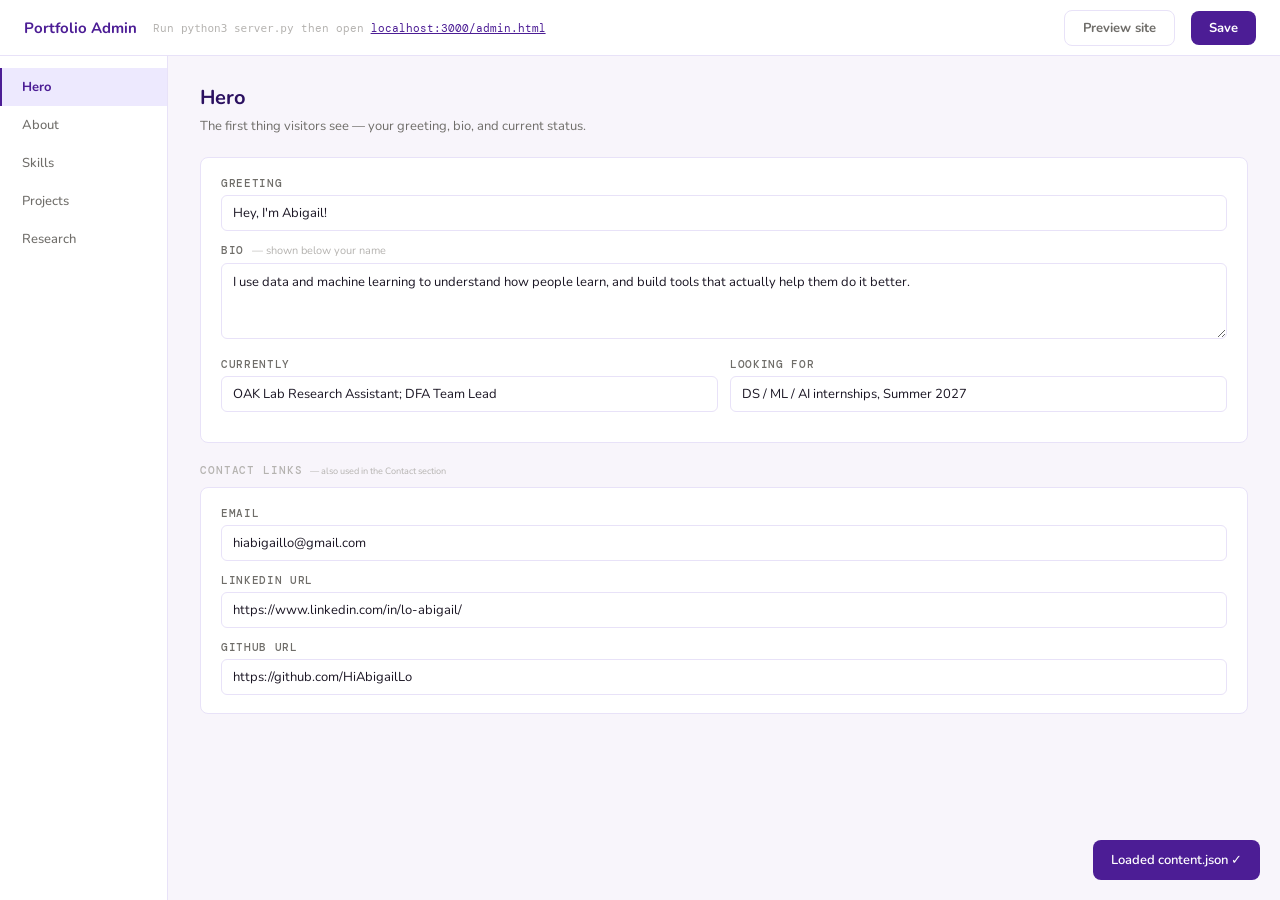
==== admin.html @ 66c7aa9c "Content Management System + Research Section" ====
<!DOCTYPE html>
<html lang="en">
<head>
  <meta charset="UTF-8" />
  <meta name="viewport" content="width=device-width, initial-scale=1.0" />
  <title>Portfolio Admin</title>
  <link rel="preconnect" href="https://fonts.googleapis.com" />
  <link rel="preconnect" href="https://fonts.gstatic.com" crossorigin />
  <link href="https://fonts.googleapis.com/css2?family=Nunito:wght@400;500;600;700&family=DM+Mono:wght@400;500&display=swap" rel="stylesheet" />
  <style>
    /* ── Reset & base ── */
    *, *::before, *::after { box-sizing: border-box; margin: 0; padding: 0; }

    :root {
      --purple:      #4C1D95;
      --purple-dim:  #EDE9FE;
      --border:      #E8E2F8;
      --bg:          #FFFFFF;
      --bg-alt:      #F8F5FB;
      --text:        #1A1523;
      --text-muted:  #6F6D69;
      --text-light:  #B5B3B0;
      --red:         #dc2626;
      --red-dim:     #fef2f2;
      --red-border:  #fecaca;
      --radius:      8px;
      --sans:        'Nunito', system-ui, sans-serif;
      --mono:        'DM Mono', monospace;
    }

    body {
      font-family: var(--sans);
      background: var(--bg-alt);
      color: var(--text);
      height: 100vh;
      display: flex;
      flex-direction: column;
      overflow: hidden;
    }

    /* ── Fixed top header ── */
    .header {
      display: flex;
      align-items: center;
      justify-content: space-between;
      padding: 0 24px;
      height: 56px;
      background: var(--bg);
      border-bottom: 1px solid var(--border);
      flex-shrink: 0;
      gap: 16px;
    }

    .header__logo {
      font-weight: 700;
      font-size: 15px;
      color: var(--purple);
      white-space: nowrap;
    }

    /* instructions shown in the header */
    .header__tip {
      font-family: var(--mono);
      font-size: 11px;
      color: var(--text-light);
      flex: 1;
    }

    .header__tip a { color: var(--purple); text-decoration: underline; }

    .header__preview {
      padding: 8px 18px;
      border-radius: var(--radius);
      border: 1.5px solid var(--border);
      font-family: var(--sans);
      font-weight: 700;
      font-size: 13px;
      color: var(--text-muted);
      white-space: nowrap;
      text-decoration: none;
      transition: all 0.15s;
    }
    .header__preview:hover { border-color: var(--purple); color: var(--purple); }

    .header__save {
      background: var(--purple);
      color: white;
      border: none;
      padding: 8px 18px;
      border-radius: var(--radius);
      font-family: var(--sans);
      font-weight: 700;
      font-size: 13px;
      cursor: pointer;
      white-space: nowrap;
      transition: opacity 0.15s;
    }
    .header__save:hover { opacity: 0.88; }

    /* ── Two-column layout ── */
    .layout {
      display: flex;
      flex: 1;
      overflow: hidden;
    }

    /* ── Left sidebar tabs ── */
    .sidebar {
      width: 168px;
      background: var(--bg);
      border-right: 1px solid var(--border);
      padding: 12px 0;
      flex-shrink: 0;
      overflow-y: auto;
    }

    .sidebar-tab {
      display: block;
      width: 100%;
      padding: 10px 20px;
      text-align: left;
      background: none;
      border: none;
      border-left: 2px solid transparent;
      font-family: var(--sans);
      font-size: 13px;
      font-weight: 500;
      color: var(--text-muted);
      cursor: pointer;
      transition: all 0.12s;
    }
    .sidebar-tab:hover { color: var(--text); background: var(--bg-alt); }
    .sidebar-tab.active {
      color: var(--purple);
      border-left-color: var(--purple);
      background: var(--purple-dim);
      font-weight: 700;
    }

    /* ── Main content area ── */
    .content {
      flex: 1;
      overflow-y: auto;
      padding: 28px 32px 48px;
    }

    /* ── Panels ── */
    .panel { display: none; }
    .panel.active { display: block; }

    .panel__title {
      font-size: 20px;
      font-weight: 700;
      color: #2B1060;
      margin-bottom: 6px;
    }

    .panel__desc {
      font-size: 13px;
      color: var(--text-muted);
      margin-bottom: 20px;
      line-height: 1.5;
    }

    /* label used between groups of cards */
    .group-label {
      font-family: var(--mono);
      font-size: 11px;
      font-weight: 500;
      color: var(--text-light);
      text-transform: uppercase;
      letter-spacing: 0.08em;
      margin: 20px 0 10px;
    }
    .group-label:first-of-type { margin-top: 0; }

    /* ── Cards ── */
    .card {
      background: var(--bg);
      border: 1px solid var(--border);
      border-radius: var(--radius);
      padding: 18px 20px;
      margin-bottom: 12px;
    }

    .card__header {
      display: flex;
      align-items: center;
      justify-content: space-between;
      margin-bottom: 14px;
    }

    .card__title {
      font-size: 13px;
      font-weight: 700;
      color: var(--text);
    }

    .card__actions { display: flex; gap: 6px; }

    /* ── Form fields ── */
    .field { margin-bottom: 12px; }
    .field:last-child { margin-bottom: 0; }

    .field label {
      display: block;
      font-family: var(--mono);
      font-size: 11px;
      font-weight: 500;
      color: var(--text-muted);
      text-transform: uppercase;
      letter-spacing: 0.06em;
      margin-bottom: 5px;
    }

    .field label small {
      font-family: var(--sans);
      font-size: 11px;
      color: var(--text-light);
      text-transform: none;
      letter-spacing: 0;
      font-weight: 400;
    }

    .field input,
    .field textarea {
      width: 100%;
      padding: 8px 11px;
      border: 1.5px solid var(--border);
      border-radius: 6px;
      font-family: var(--sans);
      font-size: 13px;
      color: var(--text);
      background: var(--bg);
      outline: none;
      transition: border-color 0.15s;
    }
    .field input:focus,
    .field textarea:focus { border-color: var(--purple); }

    .field textarea {
      min-height: 76px;
      resize: vertical;
      line-height: 1.55;
    }

    /* two fields side by side */
    .field-row {
      display: grid;
      grid-template-columns: 1fr 1fr;
      gap: 12px;
      margin-bottom: 12px;
    }
    .field-row .field { margin-bottom: 0; }

    /* ── Small buttons ── */
    .btn-xs {
      padding: 4px 10px;
      border-radius: 4px;
      border: 1.5px solid var(--border);
      background: var(--bg);
      font-size: 11px;
      font-family: var(--sans);
      font-weight: 700;
      cursor: pointer;
      color: var(--text-muted);
      transition: all 0.12s;
    }
    .btn-xs:hover { border-color: var(--purple); color: var(--purple); }
    .btn-xs.danger { color: var(--red); border-color: var(--red-border); }
    .btn-xs.danger:hover { background: var(--red-dim); border-color: var(--red); }

    /* dashed add button */
    .btn-add {
      display: inline-flex;
      align-items: center;
      gap: 6px;
      padding: 8px 14px;
      border-radius: var(--radius);
      border: 1.5px dashed var(--border);
      background: transparent;
      font-size: 12px;
      font-family: var(--sans);
      font-weight: 700;
      cursor: pointer;
      color: var(--text-muted);
      transition: all 0.12s;
      margin-top: 4px;
    }
    .btn-add:hover {
      border-color: var(--purple);
      color: var(--purple);
      background: var(--purple-dim);
    }

    /* ── Skill item rows ── */
    .skill-items { margin-bottom: 8px; }

    .skill-item-row {
      display: flex;
      align-items: center;
      gap: 6px;
      margin-bottom: 6px;
    }
    .skill-item-row input[name="item-text"] { flex: 1; }
    .skill-item-row input[name="item-sub"]  { flex: 1.5; }

    /* ── Toast notification ── */
    .toast {
      position: fixed;
      bottom: 20px;
      right: 20px;
      background: var(--purple);
      color: white;
      padding: 11px 18px;
      border-radius: var(--radius);
      font-size: 13px;
      font-weight: 600;
      opacity: 0;
      transform: translateY(6px);
      transition: all 0.2s;
      pointer-events: none;
      z-index: 999;
      max-width: 340px;
      line-height: 1.4;
    }
    .toast.show { opacity: 1; transform: translateY(0); }

    /* ── Tag chip input ── */
    .tag-input {
      display: flex;
      flex-wrap: wrap;
      align-items: center;
      gap: 4px;
      padding: 5px 8px;
      border: 1.5px solid var(--border);
      border-radius: 6px;
      cursor: text;
      min-height: 38px;
      background: var(--bg);
      transition: border-color 0.15s;
    }
    .tag-input:focus-within { border-color: var(--purple); }

    .tag-chip {
      display: inline-flex;
      align-items: center;
      gap: 4px;
      background: var(--purple-dim);
      color: var(--purple);
      font-family: var(--mono);
      font-size: 11px;
      text-transform: uppercase;
      letter-spacing: 0.06em;
      padding: 3px 7px;
      border-radius: 4px;
    }
    .tag-chip__remove {
      background: none;
      border: none;
      cursor: pointer;
      color: var(--purple);
      font-size: 14px;
      line-height: 1;
      padding: 0;
      opacity: 0.5;
      transition: opacity 0.1s;
    }
    .tag-chip__remove:hover { opacity: 1; }

    .tag-input__field {
      border: none;
      outline: none;
      font-family: var(--sans);
      font-size: 13px;
      color: var(--text);
      background: transparent;
      min-width: 90px;
      flex: 1;
      padding: 2px 4px;
    }
    .tag-input__field::placeholder { color: var(--text-light); }
  </style>
</head>
<body>

  <!-- Fixed header with save button -->
  <header class="header">
    <div class="header__logo">Portfolio Admin</div>
    <div class="header__tip">
      Run <code>python3 server.py</code> then open
      <a href="http://localhost:3000/admin.html" target="_blank">localhost:3000/admin.html</a>
    </div>
    <a href="http://localhost:3000" target="_blank" class="header__preview">Preview site</a>
    <button class="header__save" id="save-btn">Save</button>
  </header>

  <div class="layout">

    <!-- Section tabs -->
    <nav class="sidebar">
      <button class="sidebar-tab active" data-panel="hero">Hero</button>
      <button class="sidebar-tab" data-panel="about">About</button>
      <button class="sidebar-tab" data-panel="skills">Skills</button>
      <button class="sidebar-tab" data-panel="projects">Projects</button>
      <button class="sidebar-tab" data-panel="research">Research</button>
    </nav>

    <main class="content">

      <!-- ── HERO PANEL ──────────────────────────────────────── -->
      <div id="panel-hero" class="panel active">
        <h2 class="panel__title">Hero</h2>
        <p class="panel__desc">The first thing visitors see — your greeting, bio, and current status.</p>

        <div class="card">
          <div class="field">
            <label>Greeting</label>
            <input type="text" id="h-greeting" placeholder="Hey, I'm Abigail!" />
          </div>
          <div class="field">
            <label>Bio <small>— shown below your name</small></label>
            <textarea id="h-bio"></textarea>
          </div>
          <div class="field-row">
            <div class="field">
              <label>Currently</label>
              <input type="text" id="h-currently" placeholder="Research Assistant, OAK Lab" />
            </div>
            <div class="field">
              <label>Looking for</label>
              <input type="text" id="h-lookingFor" placeholder="DS / ML / AI internships, Summer 2027" />
            </div>
          </div>
        </div>

        <div class="group-label">Contact Links <small style="font-family:var(--sans);text-transform:none;font-weight:400;letter-spacing:0"> — also used in the Contact section</small></div>
        <div class="card">
          <div class="field">
            <label>Email</label>
            <input type="email" id="h-email" placeholder="hiabigaillo@gmail.com" />
          </div>
          <div class="field">
            <label>LinkedIn URL</label>
            <input type="url" id="h-linkedin" placeholder="https://www.linkedin.com/in/lo-abigail/" />
          </div>
          <div class="field">
            <label>GitHub URL</label>
            <input type="url" id="h-github" placeholder="https://github.com/HiAbigailLo" />
          </div>
        </div>
      </div>

      <!-- ── ABOUT PANEL ─────────────────────────────────────── -->
      <div id="panel-about" class="panel">
        <h2 class="panel__title">About</h2>
        <p class="panel__desc">Two-column split: professional background on the left, beyond the keyboard on the right.</p>

        <div class="group-label">Professional Paragraphs</div>
        <div id="about-paras"></div>
        <button class="btn-add" onclick="addParagraph()">+ Add Paragraph</button>

        <div class="group-label" style="margin-top:20px">Beyond the Keyboard</div>
        <div class="card">
          <div class="field">
            <textarea id="a-beyond" placeholder="Outside of work, I..."></textarea>
          </div>
        </div>
      </div>

      <!-- ── SKILLS PANEL ────────────────────────────────────── -->
      <div id="panel-skills" class="panel">
        <h2 class="panel__title">Skills</h2>
        <p class="panel__desc">Three columns by default. The sub-text field (second column) is optional — use it for library names under a language.</p>

        <div id="skills-groups"></div>
        <button class="btn-add" onclick="addSkillGroup()">+ Add Skill Group</button>
      </div>

      <!-- ── PROJECTS PANEL ──────────────────────────────────── -->
      <div id="panel-projects" class="panel">
        <h2 class="panel__title">Projects</h2>
        <p class="panel__desc">
          To add an image: place the file in your website folder, then type the filename below (e.g. <code style="font-family:var(--mono);font-size:12px">website.png</code>).
          Leave blank to show a purple placeholder. Use ↑ ↓ to reorder cards.
        </p>

        <div id="projects-list"></div>
        <button class="btn-add" onclick="addProject()">+ Add Project</button>
      </div>

      <!-- ── RESEARCH PANEL ──────────────────────────────────── -->
      <div id="panel-research" class="panel">
        <h2 class="panel__title">Research</h2>
        <p class="panel__desc">Each entry gets its own poster + details block on the site. Add a new entry for each paper or poster.</p>

        <div id="research-list-admin"></div>
        <button class="btn-add" onclick="addResearch()">+ Add Research Entry</button>
      </div>

    </main>
  </div>

  <!-- Toast notification -->
  <div id="toast" class="toast"></div>

  <script>
    // ── Tab switching ─────────────────────────────────────────────────────────
    document.querySelectorAll('.sidebar-tab').forEach(btn => {
      btn.addEventListener('click', () => {
        document.querySelectorAll('.sidebar-tab').forEach(b => b.classList.remove('active'));
        document.querySelectorAll('.panel').forEach(p => p.classList.remove('active'));
        btn.classList.add('active');
        document.getElementById('panel-' + btn.dataset.panel).classList.add('active');
      });
    });

    // ── Load content.json on page load ────────────────────────────────────────
    async function loadContent() {
      try {
        const res = await fetch('content.json');
        if (!res.ok) throw new Error(res.status);
        const data = await res.json();
        populateHero(data.hero);
        populateAbout(data.about);
        populateSkills(data.skills);
        populateProjects(data.projects);
        populateResearch(data.research);
        showToast('Loaded content.json ✓');
      } catch (e) {
        showToast('Could not load content.json — make sure you\'re running python3 -m http.server 3000');
      }
    }


    // ── Hero ──────────────────────────────────────────────────────────────────
    function populateHero(h) {
      setVal('h-greeting', h.greeting);
      setVal('h-bio', h.bio);
      setVal('h-currently', h.currently);
      setVal('h-lookingFor', h.lookingFor);
      setVal('h-email', h.email);
      setVal('h-linkedin', h.linkedin);
      setVal('h-github', h.github);
    }

    // ── About ─────────────────────────────────────────────────────────────────
    function populateAbout(a) {
      const container = document.getElementById('about-paras');
      container.innerHTML = '';
      (a.professional || []).forEach((text, i) => {
        container.appendChild(makeParagraphEl(text, i));
      });
      setVal('a-beyond', a.beyond);
    }

    function makeParagraphEl(text, index) {
      const div = document.createElement('div');
      div.className = 'card para-card';
      div.innerHTML = `
        <div class="card__header">
          <span class="card__title">Paragraph ${index + 1}</span>
          <div class="card__actions">
            <button class="btn-xs danger" onclick="this.closest('.para-card').remove(); reindexParagraphs()">Delete</button>
          </div>
        </div>
        <div class="field">
          <textarea name="para" style="min-height:88px">${esc(text)}</textarea>
        </div>
      `;
      return div;
    }

    function addParagraph() {
      const container = document.getElementById('about-paras');
      container.appendChild(makeParagraphEl('', container.children.length));
    }

    function reindexParagraphs() {
      document.querySelectorAll('.para-card .card__title').forEach((el, i) => {
        el.textContent = `Paragraph ${i + 1}`;
      });
    }


    // ── Skills ────────────────────────────────────────────────────────────────
    function populateSkills(skills) {
      const container = document.getElementById('skills-groups');
      container.innerHTML = '';
      (skills || []).forEach((group, i) => {
        container.appendChild(makeSkillGroupEl(group));
      });
    }

    function makeSkillGroupEl(group) {
      const div = document.createElement('div');
      div.className = 'card skill-group';
      div.innerHTML = `
        <div class="card__header">
          <span class="card__title">Skill Group</span>
          <div class="card__actions">
            <button class="btn-xs danger" onclick="this.closest('.skill-group').remove()">Delete Group</button>
          </div>
        </div>
        <div class="field">
          <label>Group Name</label>
          <input type="text" name="group-name" value="${esc(group.name)}" />
        </div>
        <div class="field">
          <label>Items <small>— sub-text is optional (e.g. library names under Python)</small></label>
          <div class="skill-items">
            ${(group.items || []).map(item => makeSkillItemHTML(item)).join('')}
          </div>
          <button class="btn-add" onclick="addSkillItem(this)" style="margin-top:6px">+ Add Item</button>
        </div>
      `;
      return div;
    }

    function makeSkillItemHTML(item) {
      return `
        <div class="skill-item-row">
          <input type="text" name="item-text" placeholder="Skill name" value="${esc(item.text || '')}" />
          <input type="text" name="item-sub"  placeholder="Sub-text (optional)" value="${esc(item.sub || '')}" />
          <button class="btn-xs danger" onclick="this.closest('.skill-item-row').remove()">×</button>
        </div>
      `;
    }

    function addSkillItem(btn) {
      // btn is inside .field, sibling to .skill-items
      const container = btn.previousElementSibling;
      const wrap = document.createElement('div');
      wrap.innerHTML = makeSkillItemHTML({ text: '', sub: '' });
      container.appendChild(wrap.firstElementChild);
    }

    function addSkillGroup() {
      const container = document.getElementById('skills-groups');
      container.appendChild(makeSkillGroupEl({ name: 'New Group', items: [] }));
    }


    // ── Projects ──────────────────────────────────────────────────────────────
    function populateProjects(projects) {
      const container = document.getElementById('projects-list');
      container.innerHTML = '';
      (projects || []).forEach((p, i) => {
        container.appendChild(makeProjectEl(p, i));
      });
    }

    function makeProjectEl(p, index) {
      const div = document.createElement('div');
      div.className = 'card proj-card';
      div.innerHTML = `
        <div class="card__header">
          <span class="card__title">Project ${index + 1}</span>
          <div class="card__actions">
            <button class="btn-xs" title="Move up"   onclick="moveUp(this.closest('.proj-card'))">↑</button>
            <button class="btn-xs" title="Move down" onclick="moveDown(this.closest('.proj-card'))">↓</button>
            <button class="btn-xs danger" onclick="this.closest('.proj-card').remove(); reindexProjects()">Delete</button>
          </div>
        </div>
        <div class="field-row">
          <div class="field">
            <label>Title</label>
            <input type="text" name="title" value="${esc(p.title)}" />
          </div>
          <div class="field">
            <label>Tags <small>— press Enter or comma to add, Backspace to remove last</small></label>
            <div class="tag-input" onclick="this.querySelector('.tag-input__field').focus()">
              ${(p.tags || (p.tag ? [p.tag] : [])).map(t => `
                <span class="tag-chip" data-tag="${esc(t)}">${esc(t)}
                  <button type="button" class="tag-chip__remove" onclick="this.closest('.tag-chip').remove()">×</button>
                </span>`).join('')}
              <input class="tag-input__field" placeholder="Add tag..."
                onkeydown="handleTagKey(event, this)" />
            </div>
          </div>
        </div>
        <div class="field">
          <label>Description</label>
          <textarea name="desc">${esc(p.desc)}</textarea>
        </div>
        <div class="field-row">
          <div class="field">
            <label>Link URL</label>
            <input type="url" name="link" value="${esc(p.link)}" />
          </div>
          <div class="field">
            <label>Button Label</label>
            <input type="text" name="linkLabel" value="${esc(p.linkLabel)}" placeholder="View project →" />
          </div>
        </div>
        <div class="field">
          <label>Image filename <small>— e.g. website.png · leave blank for purple placeholder</small></label>
          <input type="text" name="image" value="${esc(p.image || '')}" placeholder="filename.png" />
        </div>
      `;
      return div;
    }

    function addProject() {
      const container = document.getElementById('projects-list');
      const idx = container.children.length;
      container.appendChild(makeProjectEl(
        { title: '', tags: [], desc: '', link: '', linkLabel: 'View project →', image: null },
        idx
      ));
    }

    function reindexProjects() {
      document.querySelectorAll('.proj-card .card__title').forEach((el, i) => {
        el.textContent = `Project ${i + 1}`;
      });
    }

    // move a card up or down in its parent
    // ── Tag chip input ────────────────────────────────────────────────────────
    function handleTagKey(e, input) {
      if (e.key === 'Enter' || e.key === ',') {
        e.preventDefault();
        const val = input.value.replace(/,/g, '').trim();
        if (val) {
          const chip = document.createElement('span');
          chip.className = 'tag-chip';
          chip.dataset.tag = val;
          chip.innerHTML = `${esc(val)}<button type="button" class="tag-chip__remove" onclick="this.closest('.tag-chip').remove()">×</button>`;
          input.parentNode.insertBefore(chip, input);
        }
        input.value = '';
      } else if (e.key === 'Backspace' && !input.value) {
        // remove the last chip when backspacing on empty input
        const prev = input.previousElementSibling;
        if (prev && prev.classList.contains('tag-chip')) prev.remove();
      }
    }

    function moveUp(el) {
      const prev = el.previousElementSibling;
      if (prev) el.parentNode.insertBefore(el, prev);
      reindexProjects();
    }
    function moveDown(el) {
      const next = el.nextElementSibling;
      if (next) el.parentNode.insertBefore(next, el);
      reindexProjects();
    }


    // ── Research ──────────────────────────────────────────────────────────────
    function populateResearch(research) {
      const container = document.getElementById('research-list-admin');
      container.innerHTML = '';
      (research || []).forEach((r, i) => {
        container.appendChild(makeResearchEl(r, i));
      });
    }

    function makeResearchEl(r, index) {
      const div = document.createElement('div');
      div.className = 'card research-entry';
      div.innerHTML = `
        <div class="card__header">
          <span class="card__title">Research Entry ${index + 1}</span>
          <div class="card__actions">
            <button class="btn-xs danger" onclick="this.closest('.research-entry').remove(); reindexResearch()">Delete</button>
          </div>
        </div>
        <div class="field-row">
          <div class="field">
            <label>Conference Badge <small>e.g. PNOMIX 2025</small></label>
            <input type="text" name="badge" value="${esc(r.badge)}" />
          </div>
          <div class="field">
            <label>Poster Link URL</label>
            <input type="url" name="posterLink" value="${esc(r.posterLink)}" placeholder="https://..." />
          </div>
        </div>
        <div class="field">
          <label>Title</label>
          <input type="text" name="title" value="${esc(r.title)}" />
        </div>
        <div class="field">
          <label>Authors <small>— shown in italics below the badge</small></label>
          <input type="text" name="authors" value="${esc(r.authors || '')}" placeholder="Abigail Lo, Firstname Lastname, ..." />
        </div>
        <div class="field">
          <label>Abstract / Description</label>
          <textarea name="desc">${esc(r.desc)}</textarea>
        </div>
        <div class="field">
          <label>Poster image filename <small>— leave blank for placeholder</small></label>
          <input type="text" name="posterImage" value="${esc(r.posterImage || '')}" placeholder="poster.png" />
        </div>
      `;
      return div;
    }

    function addResearch() {
      const container = document.getElementById('research-list-admin');
      container.appendChild(makeResearchEl(
        { badge: '', title: '', desc: '', posterLink: '#', posterImage: null },
        container.children.length
      ));
    }

    function reindexResearch() {
      document.querySelectorAll('.research-entry .card__title').forEach((el, i) => {
        el.textContent = `Research Entry ${i + 1}`;
      });
    }


    // ── Build and save ────────────────────────────────────────────────────────
    // reads all form values and assembles the content.json object

    function buildContent() {
      return {
        hero: {
          greeting:   getVal('h-greeting'),
          bio:        getVal('h-bio'),
          currently:  getVal('h-currently'),
          lookingFor: getVal('h-lookingFor'),
          email:      getVal('h-email'),
          linkedin:   getVal('h-linkedin'),
          github:     getVal('h-github')
        },
        about: {
          // each .para-card has one <textarea name="para">
          professional: [...document.querySelectorAll('.para-card textarea[name="para"]')]
            .map(el => el.value.trim())
            .filter(Boolean),
          beyond: getVal('a-beyond')
        },
        skills: [...document.querySelectorAll('.skill-group')].map(g => ({
          name: g.querySelector('[name="group-name"]').value,
          items: [...g.querySelectorAll('.skill-item-row')].map(row => {
            const text = row.querySelector('[name="item-text"]').value.trim();
            const sub  = row.querySelector('[name="item-sub"]').value.trim();
            if (!text) return null;
            return sub ? { text, sub } : { text };
          }).filter(Boolean)
        })),
        projects: [...document.querySelectorAll('.proj-card')].map(c => ({
          title:     c.querySelector('[name="title"]').value,
          tags:      [...c.querySelectorAll('.tag-chip')].map(chip => chip.dataset.tag),
          desc:      c.querySelector('[name="desc"]').value,
          link:      c.querySelector('[name="link"]').value,
          linkLabel: c.querySelector('[name="linkLabel"]').value,
          image:     c.querySelector('[name="image"]').value.trim() || null
        })),
        research: [...document.querySelectorAll('.research-entry')].map(e => ({
          badge:       e.querySelector('[name="badge"]').value,
          title:       e.querySelector('[name="title"]').value,
          authors:     e.querySelector('[name="authors"]').value,
          desc:        e.querySelector('[name="desc"]').value,
          posterLink:  e.querySelector('[name="posterLink"]').value,
          posterImage: e.querySelector('[name="posterImage"]').value.trim() || null
        }))
      };
    }

    async function save() {
      const json = JSON.stringify(buildContent(), null, 2);
      try {
        // server.py exposes /save which writes content.json directly to disk
        const res = await fetch('/save', {
          method: 'POST',
          headers: { 'Content-Type': 'application/json' },
          body: json
        });
        if (!res.ok) throw new Error('server error');
        showToast('Saved to content.json ✓ — run firebase deploy when ready');
      } catch (e) {
        // fallback: download the file if not running server.py
        const blob = new Blob([json], { type: 'application/json' });
        const url  = URL.createObjectURL(blob);
        const a    = document.createElement('a');
        a.href = url; a.download = 'content.json'; a.click();
        URL.revokeObjectURL(url);
        showToast('Downloaded — switch to python3 server.py to save directly next time');
      }
    }

    document.getElementById('save-btn').addEventListener('click', save);


    // ── Utilities ─────────────────────────────────────────────────────────────
    function getVal(id) { return document.getElementById(id)?.value ?? ''; }
    function setVal(id, v) { const el = document.getElementById(id); if (el) el.value = v ?? ''; }

    // escape HTML entities so user text doesn't break form value attributes
    function esc(str) {
      return String(str || '')
        .replace(/&/g, '&amp;')
        .replace(/</g, '&lt;')
        .replace(/>/g, '&gt;')
        .replace(/"/g, '&quot;');
    }

    function showToast(msg) {
      const t = document.getElementById('toast');
      t.textContent = msg;
      t.classList.add('show');
      clearTimeout(t._timer);
      t._timer = setTimeout(() => t.classList.remove('show'), 3800);
    }


    // ── Init ──────────────────────────────────────────────────────────────────
    loadContent();
  </script>
</body>
</html>
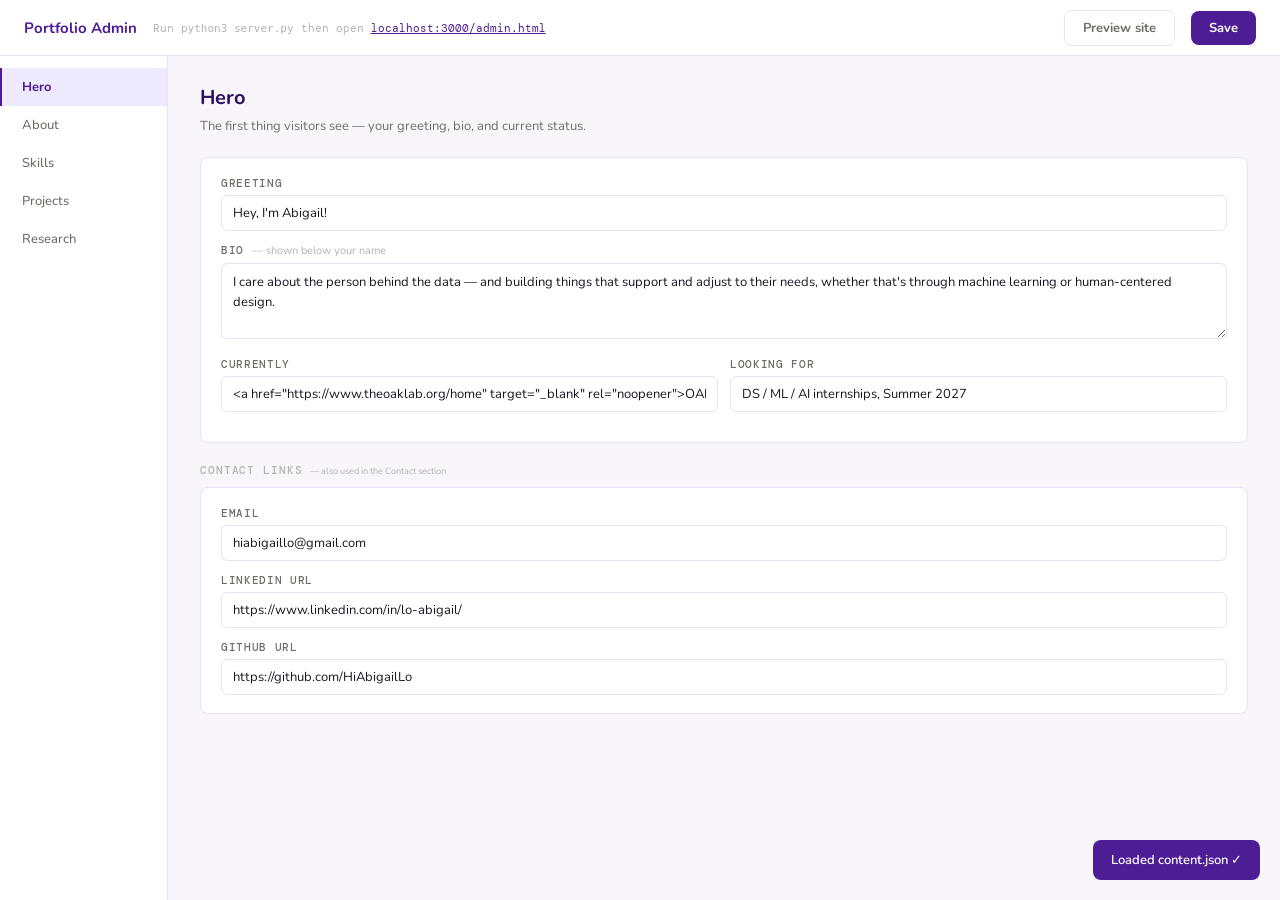
==== commit 076aff98: "About Section" ====
--- a/admin.html
+++ b/admin.html
@@ -454,18 +454,20 @@
       <!-- ── ABOUT PANEL ─────────────────────────────────────── -->
       <div id="panel-about" class="panel">
         <h2 class="panel__title">About</h2>
-        <p class="panel__desc">Two-column split: professional background on the left, beyond the keyboard on the right.</p>
+        <p class="panel__desc">Professional bio paragraphs, fun facts, and carousel photos shown in the expandable section.</p>
 
         <div class="group-label">Professional Paragraphs</div>
         <div id="about-paras"></div>
         <button class="btn-add" onclick="addParagraph()">+ Add Paragraph</button>
 
-        <div class="group-label" style="margin-top:20px">Beyond the Keyboard</div>
-        <div class="card">
-          <div class="field">
-            <textarea id="a-beyond" placeholder="Outside of work, I..."></textarea>
-          </div>
-        </div>
+        <div class="group-label" style="margin-top:20px">Fun Facts</div>
+        <div id="about-facts"></div>
+        <button class="btn-add" onclick="addFunFact()">+ Add Fun Fact</button>
+
+        <div class="group-label" style="margin-top:20px">Carousel Photos</div>
+        <p class="panel__desc" style="margin-bottom:12px">Drop photos into the <code style="font-family:var(--mono);font-size:12px">photos/</code> folder and enter the filename (e.g. <code style="font-family:var(--mono);font-size:12px">photos/sf.png</code>).</p>
+        <div id="about-carousel-admin"></div>
+        <button class="btn-add" onclick="addCarouselPhoto()">+ Add Photo</button>
       </div>
 
       <!-- ── SKILLS PANEL ────────────────────────────────────── -->
@@ -551,7 +553,51 @@
       (a.professional || []).forEach((text, i) => {
         container.appendChild(makeParagraphEl(text, i));
       });
-      setVal('a-beyond', a.beyond);
+
+      const factsContainer = document.getElementById('about-facts');
+      factsContainer.innerHTML = '';
+      (a.funFacts || []).forEach(f => factsContainer.appendChild(makeFunFactEl(f)));
+
+      const carouselContainer = document.getElementById('about-carousel-admin');
+      carouselContainer.innerHTML = '';
+      (a.carouselPhotos || []).forEach(src => carouselContainer.appendChild(makeCarouselPhotoEl(src)));
+    }
+
+    function makeFunFactEl(text) {
+      const div = document.createElement('div');
+      div.className = 'card fact-card';
+      div.innerHTML = `
+        <div class="field" style="display:flex;gap:8px;align-items:flex-start">
+          <textarea name="fact" placeholder="🎤 Fun fact..." style="flex:1;min-height:60px">${esc(text)}</textarea>
+          <button class="btn-xs danger" onclick="this.closest('.fact-card').remove()">Delete</button>
+        </div>
+      `;
+      return div;
+    }
+
+    function addFunFact() {
+      document.getElementById('about-facts').appendChild(makeFunFactEl(''));
+    }
+
+    function makeCarouselPhotoEl(photo) {
+      const src     = typeof photo === 'string' ? photo : (photo?.src || '');
+      const caption = typeof photo === 'string' ? '' : (photo?.caption || '');
+      const div = document.createElement('div');
+      div.className = 'card carousel-photo-card';
+      div.innerHTML = `
+        <div style="display:flex;gap:8px;align-items:flex-start">
+          <div class="field" style="flex:1;display:flex;flex-direction:column;gap:6px">
+            <input type="text" name="carousel-src" value="${esc(src)}" placeholder="photos/filename.jpg" />
+            <input type="text" name="carousel-caption" value="${esc(caption)}" placeholder="Caption (optional)" />
+          </div>
+          <button class="btn-xs danger" style="margin-top:4px" onclick="this.closest('.carousel-photo-card').remove()">Delete</button>
+        </div>
+      `;
+      return div;
+    }
+
+    function addCarouselPhoto() {
+      document.getElementById('about-carousel-admin').appendChild(makeCarouselPhotoEl(''));
     }
 
     function makeParagraphEl(text, index) {
@@ -828,11 +874,18 @@
           github:     getVal('h-github')
         },
         about: {
-          // each .para-card has one <textarea name="para">
           professional: [...document.querySelectorAll('.para-card textarea[name="para"]')]
             .map(el => el.value.trim())
             .filter(Boolean),
-          beyond: getVal('a-beyond')
+          funFacts: [...document.querySelectorAll('.fact-card textarea[name="fact"]')]
+            .map(el => el.value.trim())
+            .filter(Boolean),
+          carouselPhotos: [...document.querySelectorAll('.carousel-photo-card')]
+            .map(card => ({
+              src:     card.querySelector('[name="carousel-src"]').value.trim(),
+              caption: card.querySelector('[name="carousel-caption"]').value.trim()
+            }))
+            .filter(p => p.src)
         },
         skills: [...document.querySelectorAll('.skill-group')].map(g => ({
           name: g.querySelector('[name="group-name"]').value,
